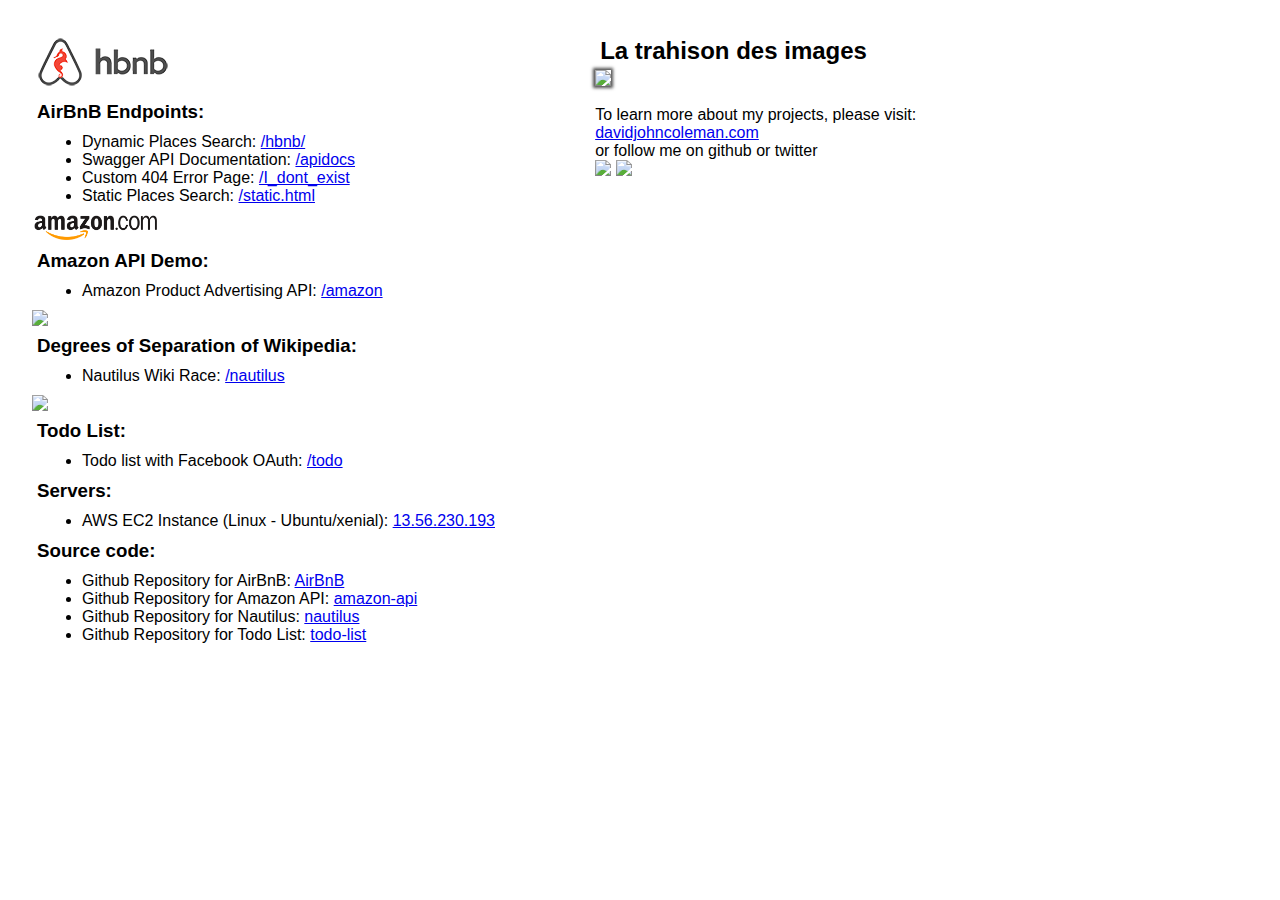
==== html/index.html @ 93e152c3 "updated new app todo list in static html frontend & updated AirBnB error response" ====
<!DOCTYPE html>
<html style="width:100vw; height:100vh;">
  <head>

    <title>AirBnB Clone</title>
    <link rel="shortcut icon" href="images/icon.png">
    <link rel="stylesheet" href="styles/index-styles.css">
  </head>

  <body>
    <!--
    <div>
      <p class="typewriter">class DavidJohnColemanII(object):<span id='blink_one'>|</span></p>
      <p class="typewriter">&nbsp;&nbsp;&nbsp;&nbsp;"""Software Engineer"""<span id='blink_two'>|</span></p>
      <p class="typewriter">&nbsp;&nbsp;&nbsp;&nbsp;def __init__(self):<span id='blink_three'>|</span></p>
      <p class="typewriter">&nbsp;&nbsp;&nbsp;&nbsp;&nbsp;&nbsp;&nbsp;&nbsp;self.employable = True<span id='blink_four'>|</span></p>
      <p class="typewriter">&nbsp;&nbsp;&nbsp;&nbsp;&nbsp;&nbsp;&nbsp;&nbsp;self.strengths = ['adaptable', 'persistant', 'communicates well']<span id='blink_five'>|</span></p>
    </div>
    -->
    <div class='make_cols'>
      <section>
	<a href="https://cecinestpasun.site/hbnb/">
	  <img src="images/logo.png"></a>
	<h3>AirBnB Endpoints:</h3>
	<ul>
	  <li>Dynamic Places Search: <a href="/hbnb">/hbnb/</a></li>
	  <li>Swagger API Documentation: <a href="/apidocs">/apidocs</a></li>
	  <li>Custom 404 Error Page: <a href="/I_dont_exist">/I_dont_exist</a></li>
	  <li>Static Places Search: <a href="/static.html">/static.html</a></li>
	</ul>

	<a href="https://cecinestpasun.site/amazon/">
	  <img class="large-image" src="images/amazon-logo.svg.png"></a>
	<h3>Amazon API Demo:</h3>
	<ul>
	  <li>Amazon Product Advertising API: <a href="/amazon/">/amazon</a></li>
	</ul>

	<a href="https://cecinestpasun.site/nautilus/">
	  <img class="large-image" src="/images/wiki-logo.svg.png"></a>
	<h3>Degrees of Separation of Wikipedia:</h3>
	<ul>
	  <li>Nautilus Wiki Race: <a href="/nautilus">/nautilus</a></li>
	</ul>

	<a href="https://cecinestpasun.site/todo/">
	  <img class="large-image" src="/images/facebook-1.svg"></a>
	<h3>Todo List:</h3>
	<ul>
	  <li>Todo list with Facebook OAuth: <a href="/todo">/todo</a></li>
	</ul>

	<h3>Servers:</h3>
	<ul>
	  <li>AWS EC2 Instance (Linux - Ubuntu/xenial):
	    <a href="http://13.56.230.193">13.56.230.193</a></li>
	</ul>

	<h3>Source code:</h3>
	<ul>
	  <li>Github Repository for AirBnB:
	    <a href="https://github.com/johncoleman83/AirBnB">AirBnB</a></li>
	  <li>Github Repository for Amazon API:
	    <a href="https://github.com/johncoleman83/amazon-api">amazon-api</a></li>
	  <li>Github Repository for Nautilus:
	    <a href="https://github.com/Nautilus-Wiki-Race/nautilus">nautilus</a></li>
	  <li>Github Repository for Todo List:
	    <a href="https://github.com/johncoleman83/todo-list">todo-list</a></li>
	</ul>
      </section>
      <section>
	<h2>La trahison des images</h2>
	<img class="refuge-wall" src="/images/refuge-wall.gif">
	<p>To learn more about my projects, please visit:<br>
	  <a href="http://www.davidjohncoleman.com">davidjohncoleman.com</a><br>
	  or follow me on github or twitter<br>
	  <a href="https://github.com/johncoleman83">
	    <img class="large-image"
		 src="/images/Octocat.png"></a>
	  <a href="https://twitter.com/djohncoleman">
	    <img class="large-image"
		 src="/images/twitter.svg.png"></a>
	</p>

      </section>
    </div>
  </body>
</html>
---- html/styles/index-styles.css ----
html,
body {
    width: 100%;
    height: 100%;
    display: flex;
    flex-direction: column;
    position: relative;
}

.make_cols {
    display: flex;
    flex-direction: row;
    flex-flow: wrap;
    position: relative;
}
html {
    padding: 0;
    margin: 0;
}

body {
    margin: 0;
    padding: .5%;
}

ul {
    margin: 10px;
}

section {
    max-width: 40%;
    margin: 2%;
}

h2, h3 {
    margin: 5px;
}

h3 {
    display: block;
    font-size: 1.17em;
    font-weight: bold;
}

img {
    margin: 0 auto 0 auto;
}

.large-image {
    width: 25%;
}

.refuge-wall {
    width: 85%;
    box-shadow: 0 0 3px 2px #505050;
}

body {
    font-family: "Avenir Next", Helvetica, sans-serif;
    font-weight: normal;
    font-size: 100%;
}

@media screen and (max-width: 600px) {

    img {
	width: 100%;
    }
    section {
	width: 100%;
	margin: 1%;
    }
    ul {
	width: 100%;
    }
}

.typewriter {
  font-size: 15px;
  margin: 5px 0 0 0px;
  white-space: nowrap;
  overflow: hidden;
  width: 50em
}
.typewriter:nth-child(1){
    animation: type 4s steps(100, end);
}

.typewriter:nth-child(2){
  animation: type2 11s steps(100, end);
}
.typewriter:nth-child(3){
  animation: type3 17s steps(100, end);
}
.typewriter:nth-child(4){
  animation: type4 21s steps(100, end);
}
.typewriter:nth-child(5){
  animation: type5 25s steps(100, end);
}

#blink_one {
  opacity: .0;
  animation: blink 1s 3;
}
#blink_two {
  opacity: .0;
  animation: blink 1s 7;
}
#blink_three {
  opacity: .0;
  animation: blink 1s 13;
}
#blink_four {
  opacity: .0;
  animation: blink 1s 17;
}
#blink_five {
  opacity: .0;
  animation: blink 1s infinite;
}
@keyframes type{
  from { width: 0; }
}

@keyframes type2{
  0%{width: 0;}
  20%{width: 0;}
  100%{ width: 100; }
}

@keyframes type3{
  0%{width: 0;}
  40%{width: 0;}
  100%{ width: 100; }
}

@keyframes type4{
  0%{width: 0;}
  60%{width: 0;}
  100%{ width: 100; }
}
@keyframes type5{
  0%{width: 0;}
  80%{width: 0;}
  100%{ width: 100; }
}

@keyframes blink {
  0%{opacity: 1;}
  100%{opacity: .0;}
}

@media (max-width: 780px) {

	.typewriter:nth-child(1),
	.typewriter:nth-child(2),
	.typewriter:nth-child(3),
	.typewriter:nth-child(4),
	.typewriter:nth-child(5),
	#blink_one, #blink_two,
	#blink_three, #blink_four {
		animation: none;
	}

    .typewriter {
        font-size: 16px;
        margin: 3px 0 0 0px;
        white-space: nowrap;
        overflow: hidden;
        width: 17em;
	}

	.typewriter:nth-child(5){
		white-space: normal;
	}

}
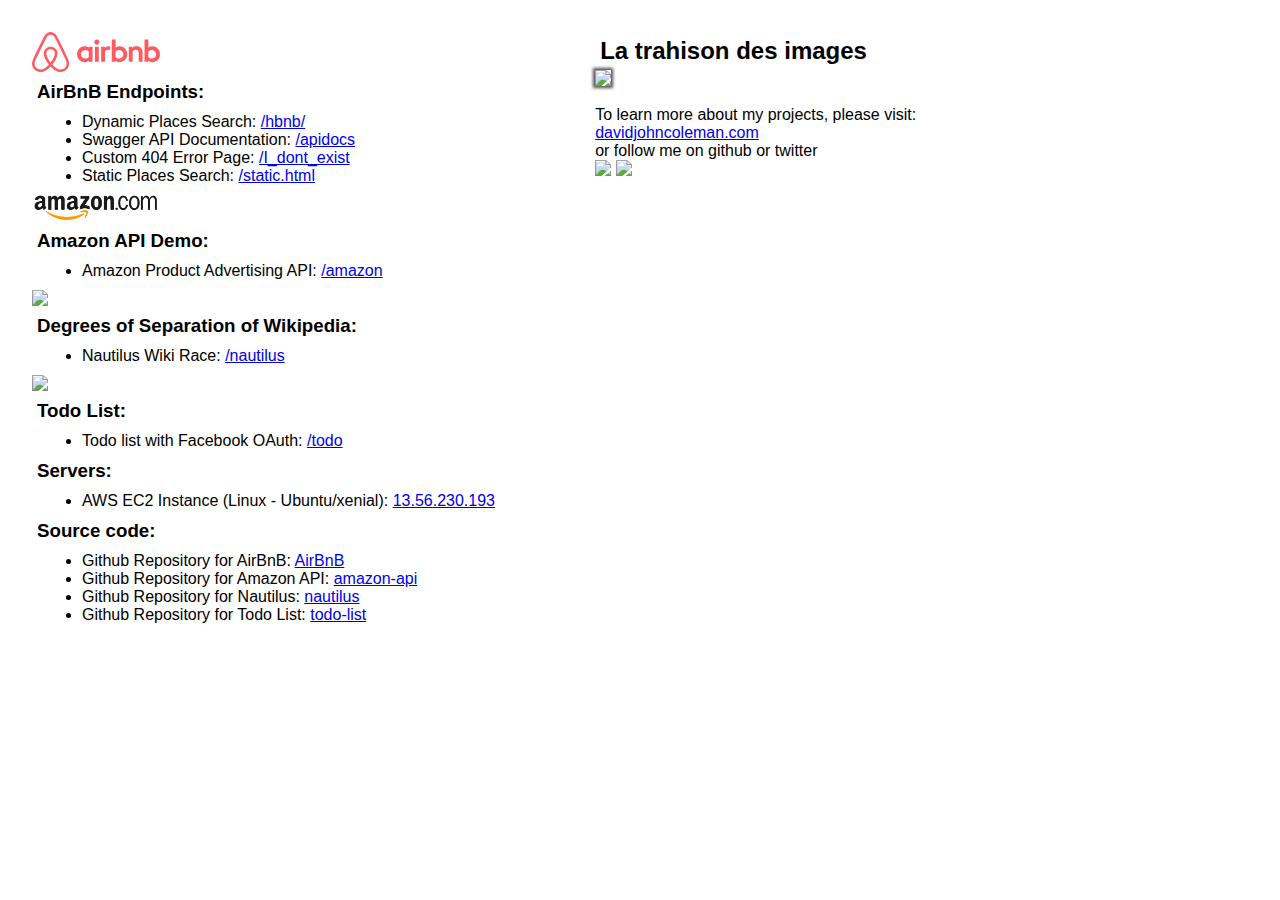
==== commit 03bd07ca: "updated front page styles" ====
--- a/html/index.html
+++ b/html/index.html
@@ -1,6 +1,9 @@
 <!DOCTYPE html>
 <html style="width:100vw; height:100vh;">
   <head>
+
+    <meta charset="utf-8">
+    <meta name="viewport" content="width=device-width">
 
     <title>AirBnB Clone</title>
     <link rel="shortcut icon" href="images/icon.png">
@@ -20,7 +23,7 @@
     <div class='make_cols'>
       <section>
 	<a href="https://cecinestpasun.site/hbnb/">
-	  <img src="images/logo.png"></a>
+	  <img class="large-image" src="images/airbnb-logo.svg"></a>
 	<h3>AirBnB Endpoints:</h3>
 	<ul>
 	  <li>Dynamic Places Search: <a href="/hbnb">/hbnb/</a></li>
--- a/html/styles/index-styles.css
+++ b/html/styles/index-styles.css
@@ -63,10 +63,19 @@
 
 @media screen and (max-width: 600px) {
 
+    .large-image {
+	min-width: 50%;
+    }
+
+    .make_cols {
+	padding: 0 10%;
+    }
+
     img {
 	width: 100%;
     }
     section {
+	min-width: 400px;
 	width: 100%;
 	margin: 1%;
     }
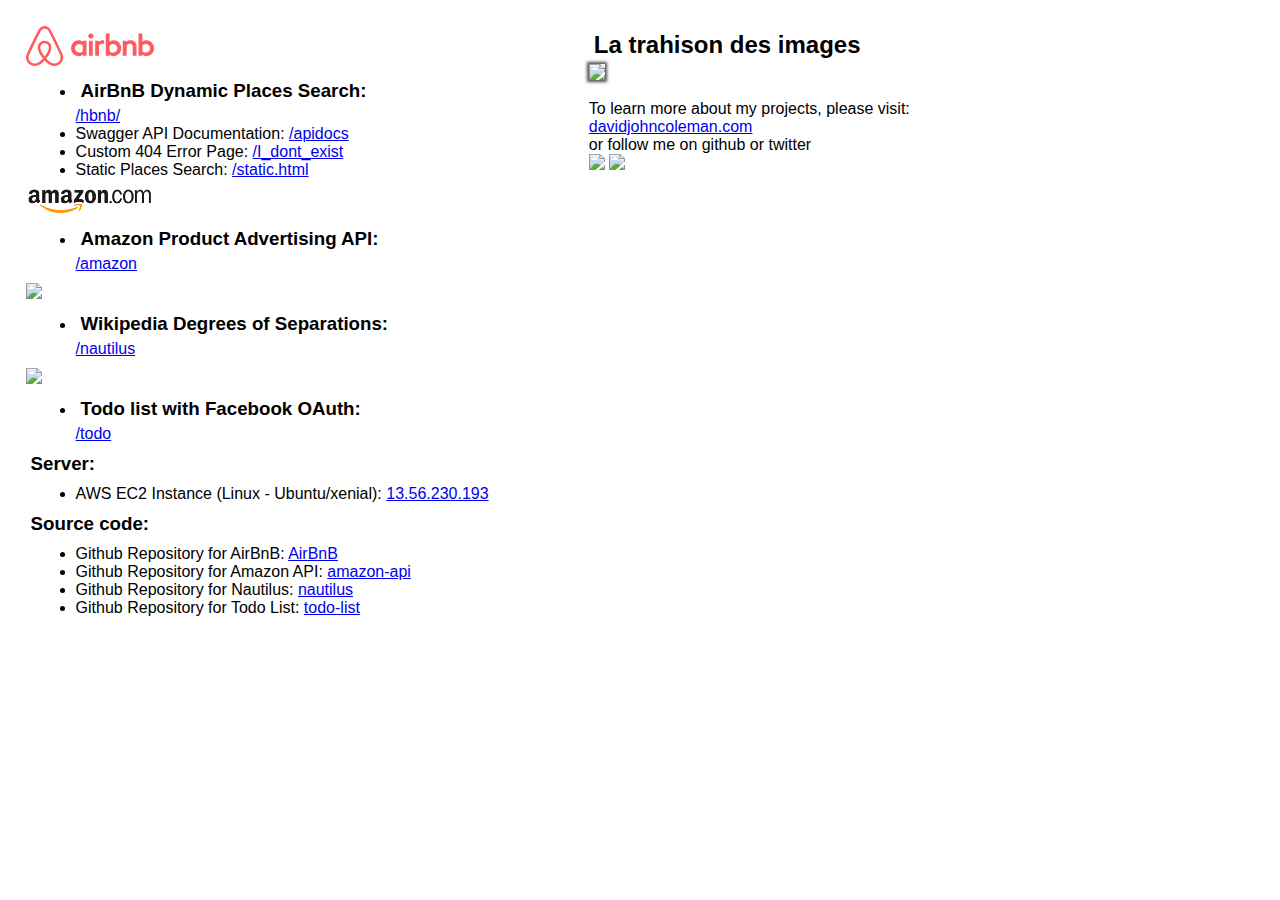
==== commit 0b0b2f86: "updated frontpage links" ====
--- a/html/index.html
+++ b/html/index.html
@@ -24,9 +24,8 @@
       <section>
 	<a href="https://cecinestpasun.site/hbnb/">
 	  <img class="large-image" src="images/airbnb-logo.svg"></a>
-	<h3>AirBnB Endpoints:</h3>
 	<ul>
-	  <li>Dynamic Places Search: <a href="/hbnb">/hbnb/</a></li>
+	  <li><h3>AirBnB Dynamic Places Search:</h3> <a href="/hbnb">/hbnb/</a></li>
 	  <li>Swagger API Documentation: <a href="/apidocs">/apidocs</a></li>
 	  <li>Custom 404 Error Page: <a href="/I_dont_exist">/I_dont_exist</a></li>
 	  <li>Static Places Search: <a href="/static.html">/static.html</a></li>
@@ -34,26 +33,23 @@
 
 	<a href="https://cecinestpasun.site/amazon/">
 	  <img class="large-image" src="images/amazon-logo.svg.png"></a>
-	<h3>Amazon API Demo:</h3>
 	<ul>
-	  <li>Amazon Product Advertising API: <a href="/amazon/">/amazon</a></li>
+	  <li><h3>Amazon Product Advertising API:</h3> <a href="/amazon/">/amazon</a></li>
 	</ul>
 
 	<a href="https://cecinestpasun.site/nautilus/">
 	  <img class="large-image" src="/images/wiki-logo.svg.png"></a>
-	<h3>Degrees of Separation of Wikipedia:</h3>
 	<ul>
-	  <li>Nautilus Wiki Race: <a href="/nautilus">/nautilus</a></li>
+	  <li><h3>Wikipedia Degrees of Separations:</h3> <a href="/nautilus">/nautilus</a></li>
 	</ul>
 
 	<a href="https://cecinestpasun.site/todo/">
 	  <img class="large-image" src="/images/facebook-1.svg"></a>
-	<h3>Todo List:</h3>
 	<ul>
-	  <li>Todo list with Facebook OAuth: <a href="/todo">/todo</a></li>
+	  <li><h3>Todo list with Facebook OAuth: </h3><a href="/todo">/todo</a></li>
 	</ul>
 
-	<h3>Servers:</h3>
+	<h3>Server:</h3>
 	<ul>
 	  <li>AWS EC2 Instance (Linux - Ubuntu/xenial):
 	    <a href="http://13.56.230.193">13.56.230.193</a></li>
--- a/html/styles/index-styles.css
+++ b/html/styles/index-styles.css
@@ -20,7 +20,7 @@
 
 body {
     margin: 0;
-    padding: .5%;
+    padding: 0%;
 }
 
 ul {
@@ -68,19 +68,19 @@
     }
 
     .make_cols {
-	padding: 0 10%;
+	margin: 0 7%;
     }
 
     img {
 	width: 100%;
     }
     section {
-	min-width: 400px;
+	min-width: 300px;
 	width: 100%;
 	margin: 1%;
     }
     ul {
-	width: 100%;
+	/*width: 100%;*/
     }
 }
 
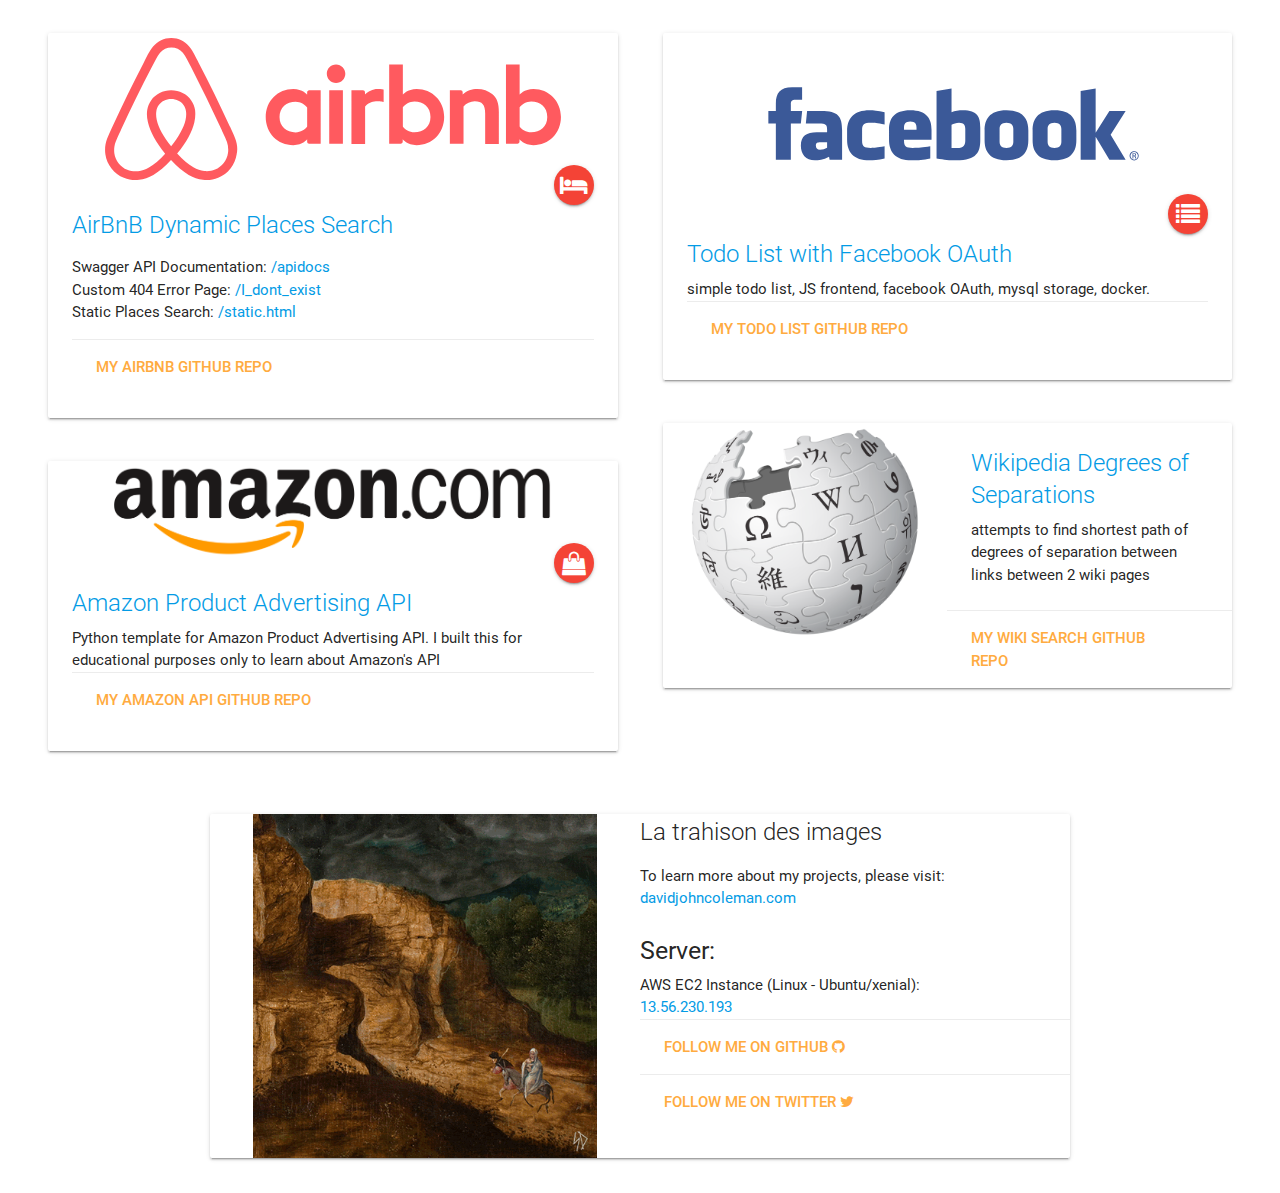
==== commit d4c6befe: "remade cover html design with materialize css" ====
--- a/html/index.html
+++ b/html/index.html
@@ -7,81 +7,149 @@
 
     <title>AirBnB Clone</title>
     <link rel="shortcut icon" href="images/icon.png">
+    <link rel="stylesheet" href="styles/font-awesome.css">
+    <link rel="stylesheet" href="styles/materialize.min.css">
     <link rel="stylesheet" href="styles/index-styles.css">
+
   </head>
 
   <body>
-    <!--
-    <div>
-      <p class="typewriter">class DavidJohnColemanII(object):<span id='blink_one'>|</span></p>
-      <p class="typewriter">&nbsp;&nbsp;&nbsp;&nbsp;"""Software Engineer"""<span id='blink_two'>|</span></p>
-      <p class="typewriter">&nbsp;&nbsp;&nbsp;&nbsp;def __init__(self):<span id='blink_three'>|</span></p>
-      <p class="typewriter">&nbsp;&nbsp;&nbsp;&nbsp;&nbsp;&nbsp;&nbsp;&nbsp;self.employable = True<span id='blink_four'>|</span></p>
-      <p class="typewriter">&nbsp;&nbsp;&nbsp;&nbsp;&nbsp;&nbsp;&nbsp;&nbsp;self.strengths = ['adaptable', 'persistant', 'communicates well']<span id='blink_five'>|</span></p>
-    </div>
-    -->
-    <div class='make_cols'>
-      <section>
-	<a href="https://cecinestpasun.site/hbnb/">
-	  <img class="large-image" src="images/airbnb-logo.svg"></a>
-	<ul>
-	  <li><h3>AirBnB Dynamic Places Search:</h3> <a href="/hbnb">/hbnb/</a></li>
-	  <li>Swagger API Documentation: <a href="/apidocs">/apidocs</a></li>
-	  <li>Custom 404 Error Page: <a href="/I_dont_exist">/I_dont_exist</a></li>
-	  <li>Static Places Search: <a href="/static.html">/static.html</a></li>
-	</ul>
+    <header>
+    </header>
+    <main class="">
+      <div class="row">
+	<section class="col l6 m6 s12">
 
-	<a href="https://cecinestpasun.site/amazon/">
-	  <img class="large-image" src="images/amazon-logo.svg.png"></a>
-	<ul>
-	  <li><h3>Amazon Product Advertising API:</h3> <a href="/amazon/">/amazon</a></li>
-	</ul>
 
-	<a href="https://cecinestpasun.site/nautilus/">
-	  <img class="large-image" src="/images/wiki-logo.svg.png"></a>
-	<ul>
-	  <li><h3>Wikipedia Degrees of Separations:</h3> <a href="/nautilus">/nautilus</a></li>
-	</ul>
 
-	<a href="https://cecinestpasun.site/todo/">
-	  <img class="large-image" src="/images/facebook-1.svg"></a>
-	<ul>
-	  <li><h3>Todo list with Facebook OAuth: </h3><a href="/todo">/todo</a></li>
-	</ul>
+	  <div class="row">
+	    <div class="col l12 s12 m12">
+	      <div class="card">
+		<div class="card-image">
+		  <a href="/hbnb/"><img style="padding: 5px 10%;"
+					src="images/airbnb-logo.svg"></a>
+		  <a class="btn-floating halfway-fab waves-effect waves-light red"
+		     href="/hbnb/"><i class="fa fa-bed" aria-hidden="true"></i></a>
+		</div>
+		<div class="card-content">
+		  <span class="card-title"><a href="/hbnb/">AirBnB Dynamic Places Search</a></span>
+		  <p>
+		    <ul>
+		      <li>Swagger API Documentation: <a href="/apidocs">/apidocs</a></li>
+		      <li>Custom 404 Error Page: <a href="/I_dont_exist">/I_dont_exist</a></li>
+		      <li>Static Places Search: <a href="/static.html">/static.html</a></li>
+		    </ul>
+		  </p>
+		  <div class="card-action">
+		    <a href="https://github.com/johncoleman83/AirBnB"><strong>my AirBnB github repo</strong></a>
+		  </div>
+		</div>
+	      </div>
+	    </div>
+	  </div>
 
-	<h3>Server:</h3>
-	<ul>
-	  <li>AWS EC2 Instance (Linux - Ubuntu/xenial):
-	    <a href="http://13.56.230.193">13.56.230.193</a></li>
-	</ul>
 
-	<h3>Source code:</h3>
-	<ul>
-	  <li>Github Repository for AirBnB:
-	    <a href="https://github.com/johncoleman83/AirBnB">AirBnB</a></li>
-	  <li>Github Repository for Amazon API:
-	    <a href="https://github.com/johncoleman83/amazon-api">amazon-api</a></li>
-	  <li>Github Repository for Nautilus:
-	    <a href="https://github.com/Nautilus-Wiki-Race/nautilus">nautilus</a></li>
-	  <li>Github Repository for Todo List:
-	    <a href="https://github.com/johncoleman83/todo-list">todo-list</a></li>
-	</ul>
-      </section>
-      <section>
-	<h2>La trahison des images</h2>
-	<img class="refuge-wall" src="/images/refuge-wall.gif">
-	<p>To learn more about my projects, please visit:<br>
-	  <a href="http://www.davidjohncoleman.com">davidjohncoleman.com</a><br>
-	  or follow me on github or twitter<br>
-	  <a href="https://github.com/johncoleman83">
-	    <img class="large-image"
-		 src="/images/Octocat.png"></a>
-	  <a href="https://twitter.com/djohncoleman">
-	    <img class="large-image"
-		 src="/images/twitter.svg.png"></a>
-	</p>
+	  <div class="row">
+	    <div class="col l12 s12 m12">
+	      <div class="card">
+		<div class="card-image">
+		  <a href="/amazon/"><img style="padding: 5px 10%;"
+					  src="images/amazon-logo.svg.png"></a>
+		  <a class="btn-floating halfway-fab waves-effect waves-light red"
+		     href="/amazon/"><i class="fa fa-shopping-bag" aria-hidden="true"></i></a>
+		</div>
+		<div class="card-content">
+		  <span class="card-title"><a href="/amazon/">Amazon Product Advertising API</a></span>
+		  <p>Python template for Amazon Product Advertising API. I built this for educational purposes only to learn about Amazon's API</p>
+		  <div class="card-action">
+		    <a href="https://github.com/johncoleman83/amazon-api"><strong>my Amazon API github repo</strong></a>
+		  </div>
+		</div>
+	      </div>
+	    </div>
+	  </div>
 
-      </section>
-    </div>
+
+	</section>
+
+	<section class="col l6 m6 s12">
+
+	  <div class="row">
+	    <div class="col l12 s12 m12">
+	      <div class="card">
+		<div class="card-image">
+		  <a href="/todo/"><img style="padding: 5px 10%;"
+					src="images/facebook-1.svg"></a>
+		  <a class="btn-floating halfway-fab waves-effect waves-light red"
+		     href="/todo/"><i class="fa fa-list" aria-hidden="true"></i></a>
+		</div>
+		<div class="card-content">
+		  <span class="card-title"><a href="/todo/">Todo List with Facebook OAuth</a></span>
+		  <p>simple todo list, JS frontend, facebook OAuth, mysql storage, docker.</p>
+		  <div class="card-action">
+		    <a href="https://github.com/johncoleman83/todo-list"><strong>my Todo List github repo</strong></a>
+		  </div>
+		</div>
+	      </div>
+	    </div>
+	  </div>
+
+
+	  <div class="row">
+	    <div class="col l12 s12 m12">
+	      <div class="card horizontal">
+		<div class="card-image">
+		  <a href="/nautilus/"><img style="padding: 5px 10%;"
+					    src="images/wiki-logo.svg.png"></a>
+		</div>
+		<div class="card-stacked">
+		  <div class="card-content">
+		    <span class="card-title"><a href="/nautilus">Wikipedia Degrees of Separations</a></span>
+		    <p>attempts to find shortest path of degrees of separation between links between 2 wiki pages</p>
+		  </div>
+		  <div class="card-action">
+		    <a href="https://github.com/Nautilus-Wiki-Race/nautilus"><strong>my Wiki Search github repo</strong></a>
+		  </div>
+		</div>
+	      </div>
+	    </div>
+	  </div>
+
+
+	</section>
+      </div>
+      <div class="container">
+
+	<div class="row">
+	  <div class="col l12 s12 m12">
+	    <div class="card horizontal">
+	      <div class="card-image">
+		<img style="padding: 0 10%;" src="images/refuge-wall.gif">
+	      </div>
+	      <div class="card-stacked">
+		<span class="card-title">La trahison des images</span>
+		<p>To learn more about my projects, please visit:
+		  <a href="http://www.davidjohncoleman.com">davidjohncoleman.com</a>
+		</p>
+		<h5>Server:</h5>
+		AWS EC2 Instance (Linux - Ubuntu/xenial):
+		<a href="http://13.56.230.193">13.56.230.193</a>
+
+		<div class="card-action">
+		  <a href="https://github.com/johncoleman83">
+		    <strong>Follow me on Github <i class="fa fa-github" aria-hidden="true"></i></strong></a>
+		</div>
+		<div class="card-action">
+		  <a href="https://twitter.com/djohncoleman">
+		    <strong>Follow me on Twitter <i class="fa fa-twitter" aria-hidden="true"></i></strong></a>
+		</div>
+	      </div>
+	    </div>
+	  </div>
+	</div>
+      </div>
+    </main>
+    <footer>
+    </footer>
   </body>
 </html>
--- a/html/styles/index-styles.css
+++ b/html/styles/index-styles.css
@@ -7,12 +7,10 @@
     position: relative;
 }
 
-.make_cols {
-    display: flex;
-    flex-direction: row;
-    flex-flow: wrap;
-    position: relative;
+a:hover {
+    color: #0e70a0;
 }
+
 html {
     padding: 0;
     margin: 0;
@@ -20,34 +18,12 @@
 
 body {
     margin: 0;
-    padding: 0%;
+    padding: 2%;
 }
 
-ul {
-    margin: 10px;
-}
-
-section {
-    max-width: 40%;
-    margin: 2%;
-}
-
-h2, h3 {
-    margin: 5px;
-}
-
-h3 {
-    display: block;
-    font-size: 1.17em;
-    font-weight: bold;
-}
-
-img {
-    margin: 0 auto 0 auto;
-}
 
 .large-image {
-    width: 25%;
+    width: 100%;
 }
 
 .refuge-wall {
@@ -55,32 +31,10 @@
     box-shadow: 0 0 3px 2px #505050;
 }
 
-body {
-    font-family: "Avenir Next", Helvetica, sans-serif;
-    font-weight: normal;
-    font-size: 100%;
-}
-
 @media screen and (max-width: 600px) {
 
     .large-image {
 	min-width: 50%;
-    }
-
-    .make_cols {
-	margin: 0 7%;
-    }
-
-    img {
-	width: 100%;
-    }
-    section {
-	min-width: 300px;
-	width: 100%;
-	margin: 1%;
-    }
-    ul {
-	/*width: 100%;*/
     }
 }
 
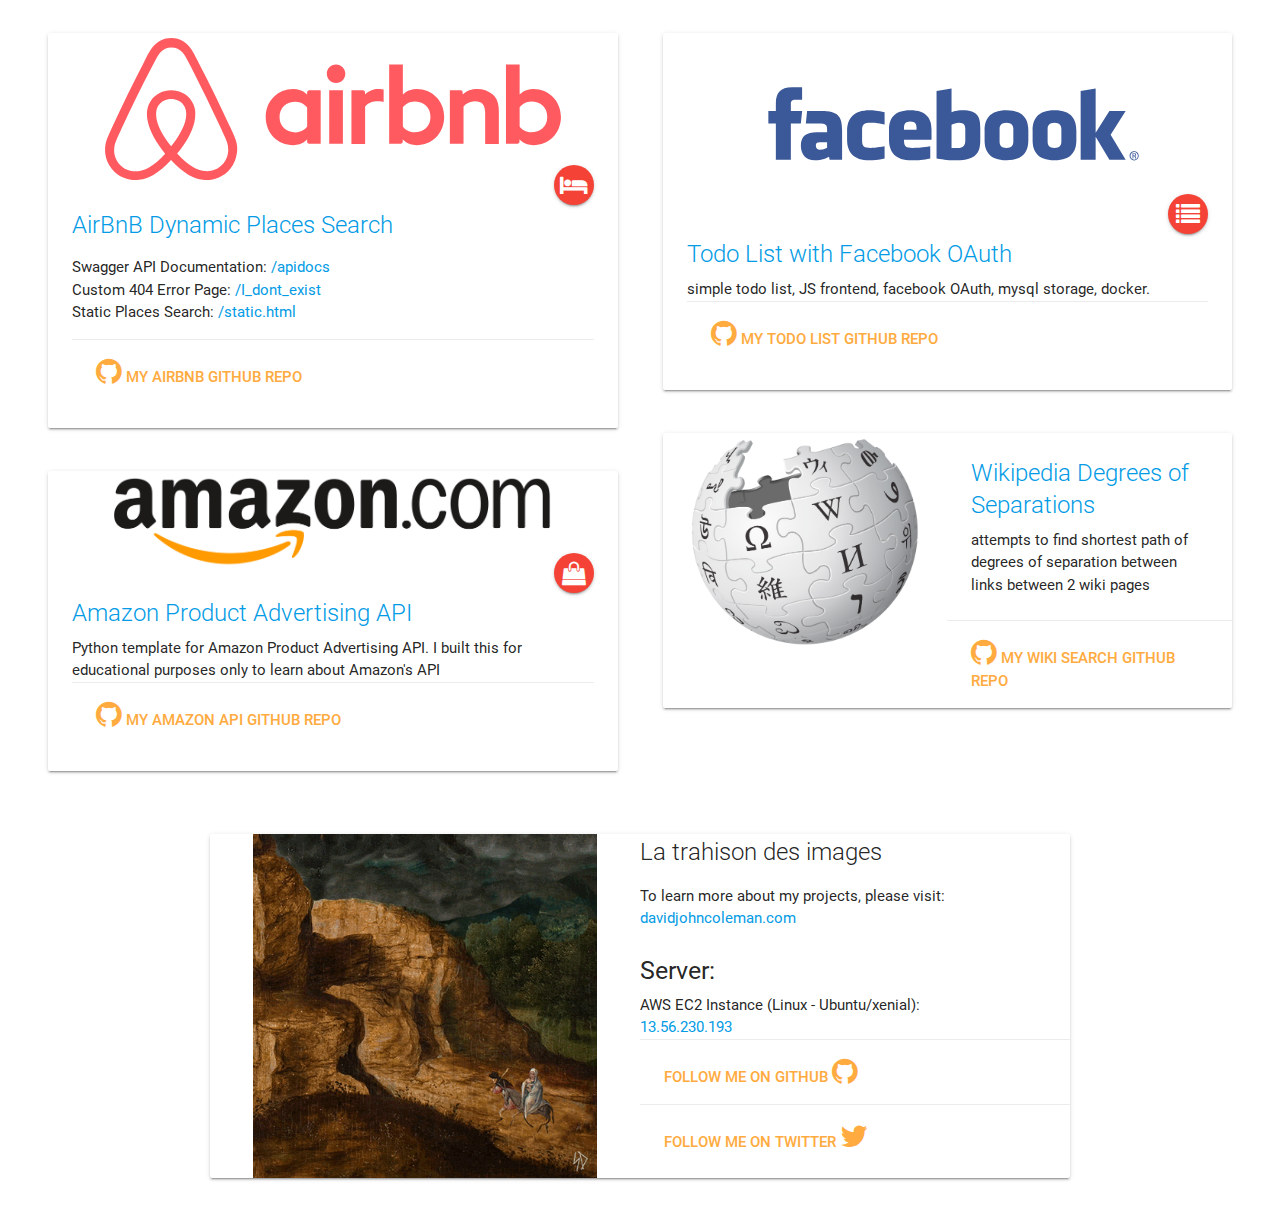
==== commit 8a036b9f: "added github icons, other icons, frontpage CSS and other styles" ====
--- a/html/index.html
+++ b/html/index.html
@@ -5,8 +5,8 @@
     <meta charset="utf-8">
     <meta name="viewport" content="width=device-width">
 
-    <title>AirBnB Clone</title>
-    <link rel="shortcut icon" href="images/icon.png">
+    <title>john</title>
+    <link rel="shortcut icon" href="">
     <link rel="stylesheet" href="styles/font-awesome.css">
     <link rel="stylesheet" href="styles/materialize.min.css">
     <link rel="stylesheet" href="styles/index-styles.css">
@@ -41,7 +41,9 @@
 		    </ul>
 		  </p>
 		  <div class="card-action">
-		    <a href="https://github.com/johncoleman83/AirBnB"><strong>my AirBnB github repo</strong></a>
+		    <a href="https://github.com/johncoleman83/AirBnB">
+		      <i class="fa fa-2x fa-github" aria-hidden="true"></i>
+		      <strong> my AirBnB github repo</strong></a>
 		  </div>
 		</div>
 	      </div>
@@ -62,7 +64,9 @@
 		  <span class="card-title"><a href="/amazon/">Amazon Product Advertising API</a></span>
 		  <p>Python template for Amazon Product Advertising API. I built this for educational purposes only to learn about Amazon's API</p>
 		  <div class="card-action">
-		    <a href="https://github.com/johncoleman83/amazon-api"><strong>my Amazon API github repo</strong></a>
+		    <a href="https://github.com/johncoleman83/amazon-api">
+		       <i class="fa fa-2x fa-github" aria-hidden="true"></i>
+		       <strong> my Amazon API github repo</strong></a>
 		  </div>
 		</div>
 	      </div>
@@ -87,7 +91,9 @@
 		  <span class="card-title"><a href="/todo/">Todo List with Facebook OAuth</a></span>
 		  <p>simple todo list, JS frontend, facebook OAuth, mysql storage, docker.</p>
 		  <div class="card-action">
-		    <a href="https://github.com/johncoleman83/todo-list"><strong>my Todo List github repo</strong></a>
+		    <a href="https://github.com/johncoleman83/todo-list">
+		      <i class="fa fa-2x fa-github" aria-hidden="true"></i>
+		      <strong> my Todo List github repo</strong></a>
 		  </div>
 		</div>
 	      </div>
@@ -108,7 +114,9 @@
 		    <p>attempts to find shortest path of degrees of separation between links between 2 wiki pages</p>
 		  </div>
 		  <div class="card-action">
-		    <a href="https://github.com/Nautilus-Wiki-Race/nautilus"><strong>my Wiki Search github repo</strong></a>
+		    <a href="https://github.com/Nautilus-Wiki-Race/nautilus">
+		      <i class="fa fa-2x fa-github" aria-hidden="true"></i>
+		      <strong> my Wiki Search github repo</strong></a>
 		  </div>
 		</div>
 	      </div>
@@ -137,11 +145,11 @@
 
 		<div class="card-action">
 		  <a href="https://github.com/johncoleman83">
-		    <strong>Follow me on Github <i class="fa fa-github" aria-hidden="true"></i></strong></a>
+		    <strong>Follow me on Github <i class="fa fa-2x fa-github" aria-hidden="true"></i></strong></a>
 		</div>
 		<div class="card-action">
 		  <a href="https://twitter.com/djohncoleman">
-		    <strong>Follow me on Twitter <i class="fa fa-twitter" aria-hidden="true"></i></strong></a>
+		    <strong>Follow me on Twitter <i class="fa fa-2x fa-twitter" aria-hidden="true"></i></strong></a>
 		</div>
 	      </div>
 	    </div>
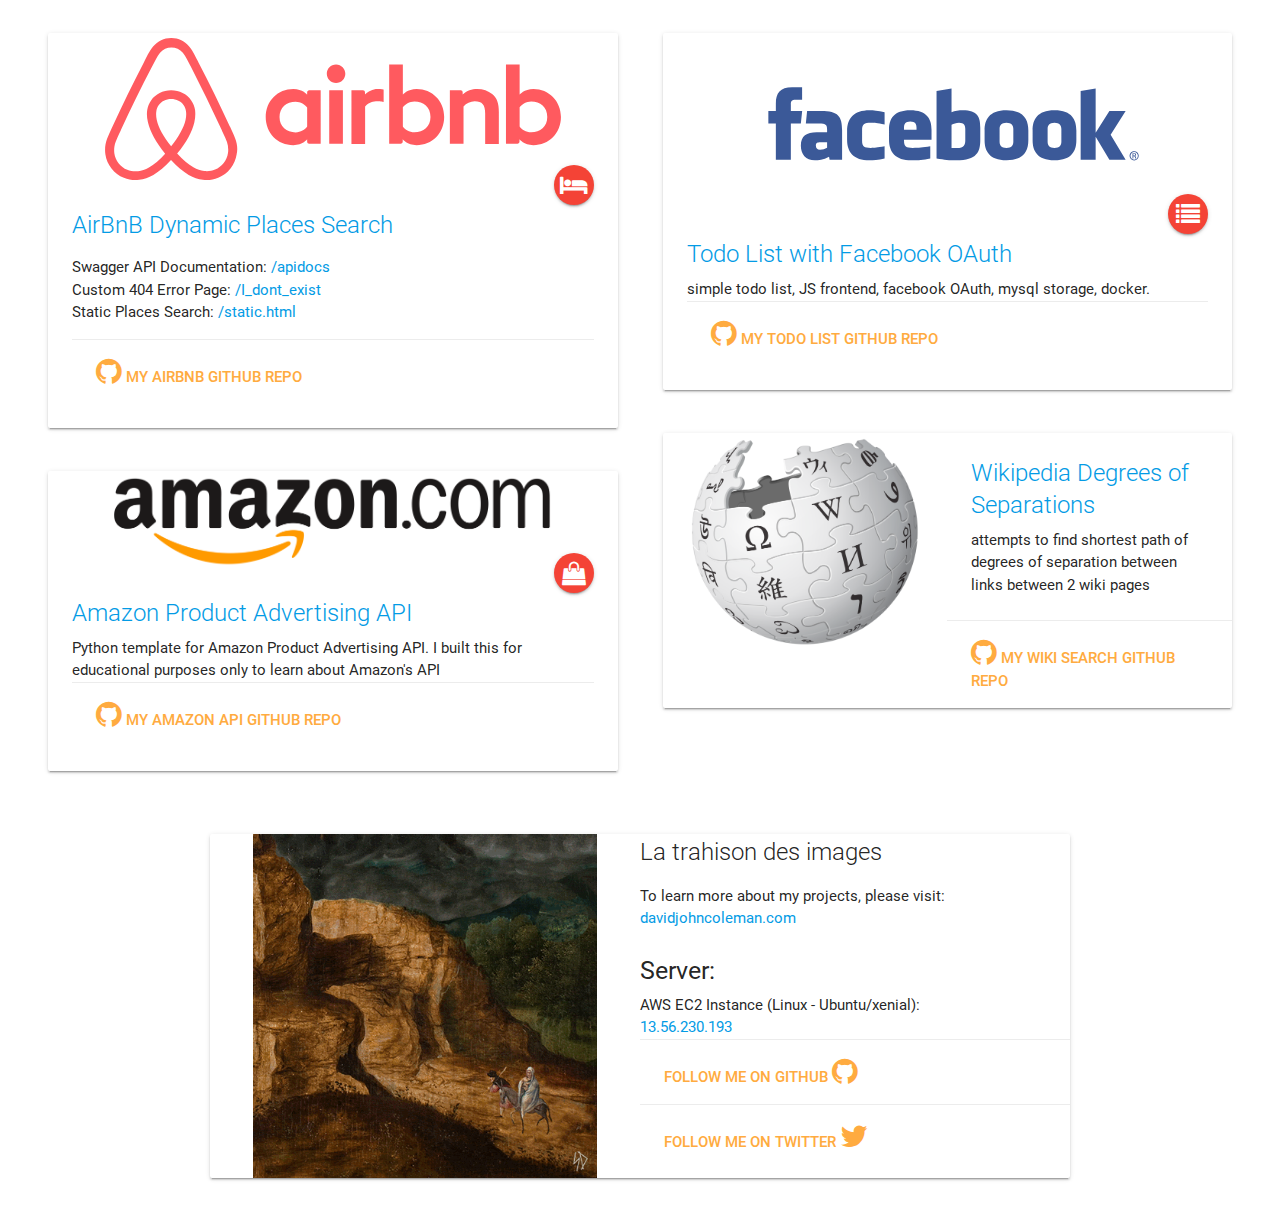
==== commit 93bd7b28: "updated code to kill aws" ====
--- a/html/index.html
+++ b/html/index.html
@@ -5,8 +5,8 @@
     <meta charset="utf-8">
     <meta name="viewport" content="width=device-width">
 
-    <title>john</title>
-    <link rel="shortcut icon" href="">
+    <title>AirBnB Clone</title>
+    <link rel="shortcut icon" href="images/icon.png">
     <link rel="stylesheet" href="styles/font-awesome.css">
     <link rel="stylesheet" href="styles/materialize.min.css">
     <link rel="stylesheet" href="styles/index-styles.css">
@@ -65,8 +65,8 @@
 		  <p>Python template for Amazon Product Advertising API. I built this for educational purposes only to learn about Amazon's API</p>
 		  <div class="card-action">
 		    <a href="https://github.com/johncoleman83/amazon-api">
-		       <i class="fa fa-2x fa-github" aria-hidden="true"></i>
-		       <strong> my Amazon API github repo</strong></a>
+		      <i class="fa fa-2x fa-github" aria-hidden="true"></i>
+		      <strong> my Amazon API github repo</strong></a>
 		  </div>
 		</div>
 	      </div>
